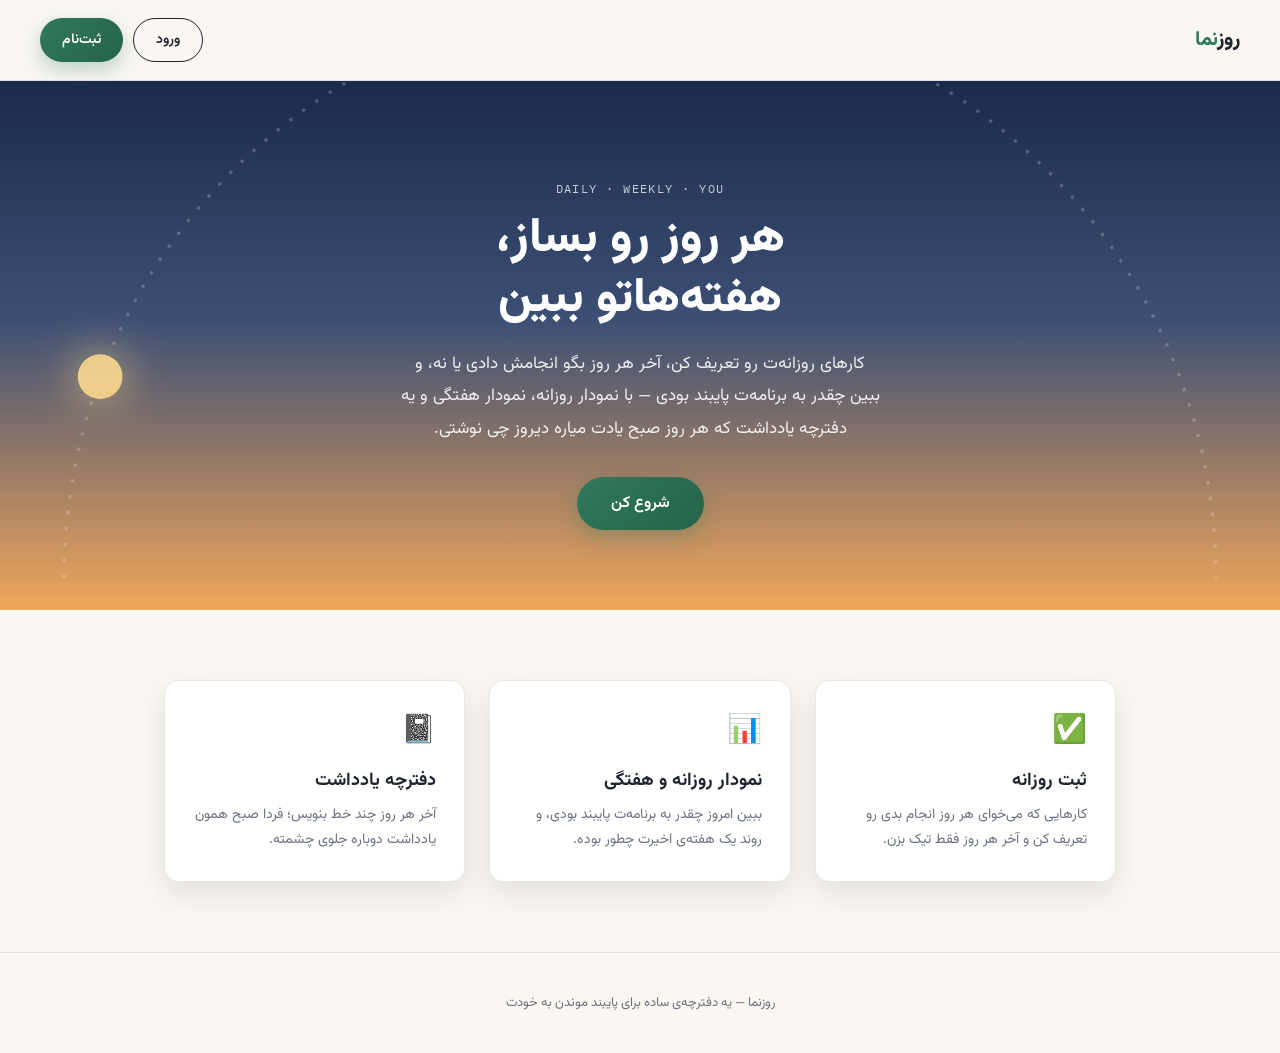
==== index.html @ 3bee9a7a "Rename index (2).html to index.html" ====
<!DOCTYPE html>
<html lang="fa" dir="rtl">
<head>
<meta charset="UTF-8" />
<meta name="viewport" content="width=device-width, initial-scale=1.0" />
<title>روزنما | ثبت کارهای روزانه</title>
<link rel="stylesheet" href="style.css" />
</head>
<body>

<nav class="nav">
  <div class="brand">روز<span>نما</span></div>
  <div class="actions">
    <button class="btn btn-ghost" onclick="openModal('login')">ورود</button>
    <button class="btn btn-primary" onclick="openModal('register')">ثبت‌نام</button>
  </div>
</nav>

<section class="hero">
  <div class="arc-wrap" id="arc-wrap"></div>
  <div class="hero-content">
    <div class="eyebrow">daily · weekly · you</div>
    <h1>هر روز رو بساز،<br />هفته‌هاتو ببین</h1>
    <p>کارهای روزانه‌ت رو تعریف کن، آخر هر روز بگو انجامش دادی یا نه، و ببین چقدر به برنامه‌ت پایبند بودی — با نمودار روزانه، نمودار هفتگی و یه دفترچه یادداشت که هر روز صبح یادت میاره دیروز چی نوشتی.</p>
    <button class="btn btn-primary" onclick="openModal('register')">شروع کن</button>
  </div>
</section>

<section class="features">
  <div class="feature">
    <div class="icon">✅</div>
    <h3>ثبت روزانه</h3>
    <p>کارهایی که می‌خوای هر روز انجام بدی رو تعریف کن و آخر هر روز فقط تیک بزن.</p>
  </div>
  <div class="feature">
    <div class="icon">📊</div>
    <h3>نمودار روزانه و هفتگی</h3>
    <p>ببین امروز چقدر به برنامه‌ت پایبند بودی، و روند یک هفته‌ی اخیرت چطور بوده.</p>
  </div>
  <div class="feature">
    <div class="icon">📓</div>
    <h3>دفترچه یادداشت</h3>
    <p>آخر هر روز چند خط بنویس؛ فردا صبح همون یادداشت دوباره جلوی چشمته.</p>
  </div>
</section>

<footer class="site-footer">روزنما — یه دفترچه‌ی ساده برای پایبند موندن به خودت</footer>

<!-- ===== MODAL ===== -->
<div class="overlay" id="overlay">
  <div class="modal">
    <button class="modal-close" onclick="closeModal()">×</button>
    <div class="tabs">
      <button id="tab-login" onclick="switchTab('login')">ورود</button>
      <button id="tab-register" onclick="switchTab('register')">ثبت‌نام</button>
    </div>

    <div id="form-login">
      <h2>خوش اومدی</h2>
      <div class="field">
        <label>نام کاربری</label>
        <input type="text" id="login-username" autocomplete="username" />
      </div>
      <div class="field">
        <label>رمز عبور</label>
        <input type="password" id="login-password" autocomplete="current-password" />
      </div>
      <div class="error-msg" id="login-error"></div>
      <button class="btn btn-primary btn-block" onclick="handleLogin()">ورود</button>
    </div>

    <div id="form-register" style="display:none">
      <h2>بساز حساب رو</h2>
      <div class="field">
        <label>نام کاربری</label>
        <input type="text" id="register-username" autocomplete="username" />
      </div>
      <div class="field">
        <label>رمز عبور</label>
        <input type="password" id="register-password" autocomplete="new-password" />
      </div>
      <div class="error-msg" id="register-error"></div>
      <button class="btn btn-primary btn-block" onclick="handleRegister()">ثبت‌نام و ورود</button>
    </div>
  </div>
</div>

<script src="config.js"></script>
<script src="api.js"></script>
<script src="landing.js"></script>
</body>
</html>
---- style.css ----
@import url('https://fonts.googleapis.com/css2?family=Vazirmatn:wght@400;500;600;700;800&family=IBM+Plex+Mono:wght@400;500&display=swap');

:root{
  --paper: #faf7f2;
  --paper-2: #ffffff;
  --ink: #1f2430;
  --muted: #6b7280;
  --line: rgba(31,36,48,0.10);
  --forest: #2f7a5c;
  --sunset: #e08a3c;
  --sky-top: #1b2a4a;
  --sky-bottom: #f2a65a;
  --danger: #b3432f;
  --shadow: 0 12px 28px rgba(31,36,48,0.10);
  --radius: 14px;
}
*{ box-sizing: border-box; }
html{ scroll-behavior: smooth; }
body{
  margin:0;
  font-family: 'Vazirmatn', sans-serif;
  background: var(--paper);
  color: var(--ink);
  direction: rtl;
}
.mono{ font-family: 'IBM Plex Mono', monospace; direction: ltr; unicode-bidi: isolate; }
a{ color: inherit; text-decoration:none; }
button{ font-family: inherit; cursor:pointer; }

/* ===== NAV ===== */
.nav{
  display:flex; justify-content:space-between; align-items:center;
  padding: 18px 40px; position: sticky; top:0; z-index: 50;
  background: rgba(250,247,242,0.85); backdrop-filter: blur(10px);
  border-bottom: 1px solid var(--line);
}
.nav .brand{ font-weight: 800; font-size: 20px; }
.nav .brand span{ color: var(--forest); }
.nav .actions{ display:flex; gap: 10px; }

.btn{
  padding: 10px 22px; border-radius: 30px; border: none; font-weight: 600; font-size: 14px;
  transition: transform .2s, box-shadow .2s, background .2s;
}
.btn-ghost{ background: transparent; border: 1.5px solid var(--ink); color: var(--ink); }
.btn-ghost:hover{ background: var(--ink); color: var(--paper); }
.btn-primary{ background: linear-gradient(135deg, var(--forest), #256349); color:#fff; box-shadow: 0 8px 20px rgba(47,122,92,0.3); }
.btn-primary:hover{ transform: translateY(-2px); box-shadow: 0 12px 26px rgba(47,122,92,0.4); }
.btn-danger{ background: transparent; color: var(--danger); border: 1px solid rgba(179,67,47,0.3); }
.btn-danger:hover{ background: rgba(179,67,47,0.08); }
.btn-block{ width:100%; }

/* ===== HERO ===== */
.hero{
  position: relative; overflow:hidden; text-align:center;
  padding: 100px 24px 80px; background: linear-gradient(180deg, var(--sky-top) 0%, #3c4f74 45%, var(--sky-bottom) 100%);
  color: #fff;
}
.hero .arc-wrap{ position:absolute; inset:0; opacity: 0.9; pointer-events:none; }
.hero-content{ position:relative; max-width: 640px; margin: 0 auto; }
.hero .eyebrow{ font-family:'IBM Plex Mono', monospace; direction:ltr; unicode-bidi:isolate; letter-spacing: .12em; font-size: 12px; opacity:.75; text-transform:uppercase; margin-bottom: 14px; }
.hero h1{ font-size: 48px; font-weight: 800; line-height: 1.25; margin: 0 0 18px; }
.hero p{ font-size: 17px; opacity: .9; max-width: 480px; margin: 0 auto 32px; line-height: 1.9; }
.hero .btn-primary{ font-size: 16px; padding: 14px 34px; }

/* ===== FEATURES ===== */
.features{ max-width: 1000px; margin: 0 auto; padding: 70px 24px; display:grid; grid-template-columns: repeat(auto-fit, minmax(240px,1fr)); gap: 24px; }
.feature{ background: var(--paper-2); border:1px solid var(--line); border-radius: var(--radius); padding: 28px; box-shadow: var(--shadow); }
.feature .icon{ font-size: 28px; margin-bottom: 14px; }
.feature h3{ margin: 0 0 8px; font-size: 18px; }
.feature p{ margin:0; color: var(--muted); font-size: 14px; line-height: 1.8; }

footer.site-footer{ text-align:center; padding: 40px 20px; color: var(--muted); font-size: 13px; border-top: 1px solid var(--line); }

/* ===== MODAL ===== */
.overlay{
  position: fixed; inset:0; background: rgba(20,22,30,0.55); display:none;
  align-items:center; justify-content:center; z-index: 200; padding: 20px;
}
.overlay.open{ display:flex; }
.modal{
  background: var(--paper-2); border-radius: 18px; padding: 32px; width: 100%; max-width: 380px;
  box-shadow: 0 30px 60px rgba(0,0,0,0.3);
}
.modal h2{ margin: 0 0 18px; font-size: 22px; }
.tabs{ display:flex; gap: 6px; margin-bottom: 22px; background: var(--paper); border-radius: 30px; padding: 4px; }
.tabs button{ flex:1; padding: 8px; border:none; background: transparent; border-radius: 26px; font-weight:600; font-size:13px; color: var(--muted); }
.tabs button.active{ background: var(--ink); color: var(--paper); }
.field{ margin-bottom: 16px; text-align: right; }
.field label{ display:block; font-size: 13px; color: var(--muted); margin-bottom: 6px; }
.field input{
  width:100%; padding: 12px 14px; border-radius: 10px; border: 1px solid var(--line);
  font-family: inherit; font-size: 15px; background: var(--paper);
}
.field input:focus{ outline: 2px solid var(--forest); outline-offset: 1px; }
.error-msg{ color: var(--danger); font-size: 13px; margin: -6px 0 14px; min-height: 16px; }
.modal-close{ float:left; background:none; border:none; font-size:20px; color: var(--muted); }

/* ===== DASHBOARD ===== */
.dash-wrap{ max-width: 980px; margin: 0 auto; padding: 32px 24px 80px; }
.dash-header{ display:flex; justify-content:space-between; align-items:center; margin-bottom: 32px; flex-wrap: wrap; gap: 12px; }
.dash-header h1{ font-size: 26px; margin:0; }
.dash-header .welcome{ color: var(--muted); font-size: 14px; }

.card{ background: var(--paper-2); border:1px solid var(--line); border-radius: var(--radius); padding: 24px; box-shadow: var(--shadow); margin-bottom: 24px; }
.card h2{ font-size: 17px; margin: 0 0 18px; display:flex; align-items:center; gap: 8px; }

.task-row{ display:flex; align-items:center; gap: 12px; padding: 12px 0; border-bottom: 1px solid var(--line); }
.task-row:last-child{ border-bottom:none; }
.task-check{
  width: 26px; height: 26px; border-radius: 8px; border: 2px solid var(--line);
  display:flex; align-items:center; justify-content:center; flex-shrink:0; background: var(--paper);
  transition: all .2s;
}
.task-check.done{ background: var(--forest); border-color: var(--forest); color:#fff; }
.task-name{ flex:1; font-size: 15px; }
.task-target{ font-size: 12px; color: var(--muted); }
.task-del{ background:none; border:none; color: var(--muted); font-size: 18px; }
.task-del:hover{ color: var(--danger); }

.add-task-row{ display:flex; gap: 10px; margin-top: 16px; }
.add-task-row input{ flex:1; padding: 10px 14px; border-radius: 10px; border: 1px solid var(--line); font-family:inherit; background: var(--paper); }
.add-task-row input.target{ flex: 0 0 120px; }

.charts-grid{ display:grid; grid-template-columns: 1fr 1fr; gap: 24px; }
@media (max-width: 720px){ .charts-grid{ grid-template-columns: 1fr; } }
.chart-box{ position: relative; height: 220px; }

.week-ring-wrap{ display:flex; align-items:center; gap: 20px; margin-top: 18px; flex-wrap:wrap; }
.ring-legend{ font-size: 13px; color: var(--muted); display:flex; flex-direction:column; gap:6px; }
.ring-legend .dot{ display:inline-block; width:10px; height:10px; border-radius:50%; margin-left:6px; }

.note-box{ background: var(--paper); border: 1px dashed var(--line); border-radius: 10px; padding: 16px; margin-bottom: 16px; font-size: 14px; line-height: 1.9; }
.note-box .label{ font-family:'IBM Plex Mono', monospace; direction:ltr; unicode-bidi:isolate; font-size:11px; color: var(--sunset); text-transform:uppercase; letter-spacing:.08em; margin-bottom:8px; display:block; }
textarea.journal{
  width:100%; min-height: 110px; padding: 14px; border-radius: 10px; border: 1px solid var(--line);
  font-family: inherit; font-size: 14px; background: var(--paper); resize: vertical;
}
.save-row{ display:flex; justify-content:flex-end; margin-top: 12px; }

.empty-hint{ color: var(--muted); font-size: 14px; text-align:center; padding: 20px 0; }
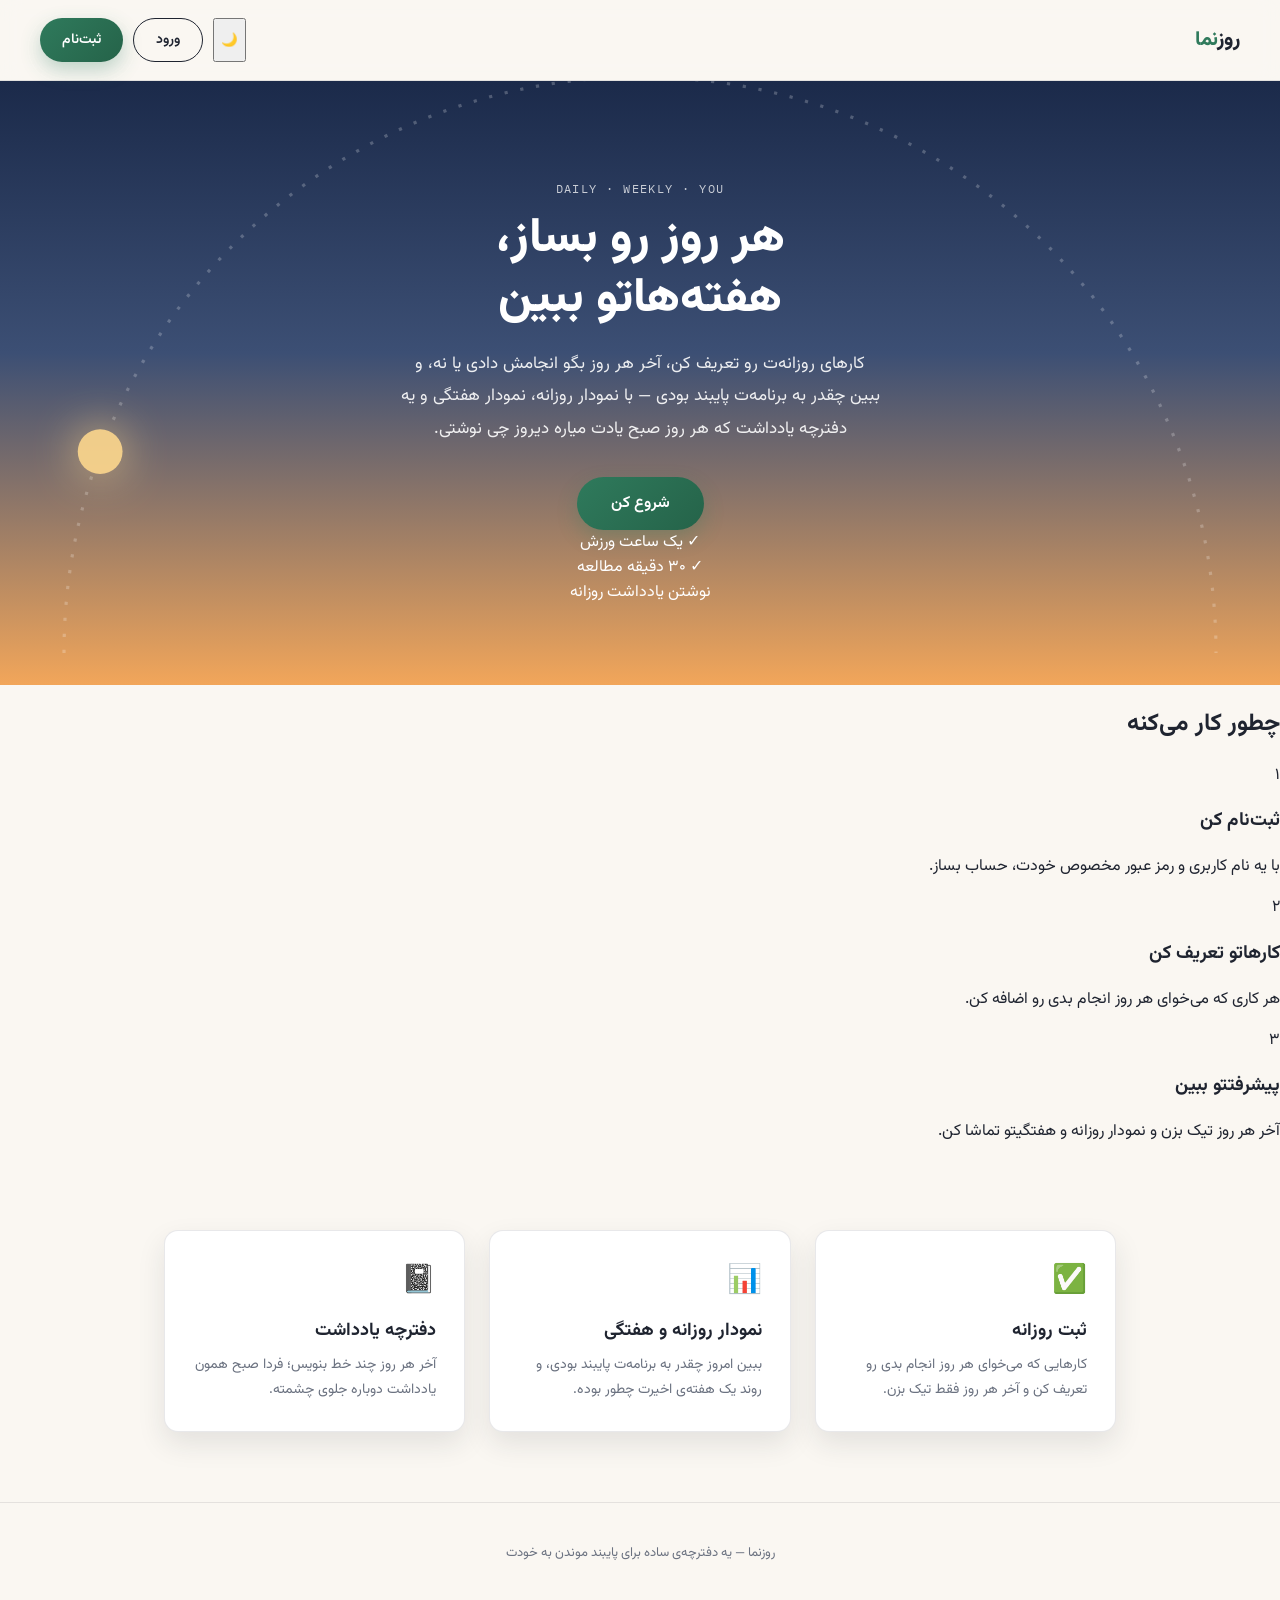
==== commit 39895c2a: "Update index.html" ====
--- a/index.html
+++ b/index.html
@@ -11,6 +11,7 @@
 <nav class="nav">
   <div class="brand">روز<span>نما</span></div>
   <div class="actions">
+    <button class="theme-toggle" id="theme-toggle" onclick="toggleTheme()" aria-label="تغییر حالت روشن/تاریک">🌙</button>
     <button class="btn btn-ghost" onclick="openModal('login')">ورود</button>
     <button class="btn btn-primary" onclick="openModal('register')">ثبت‌نام</button>
   </div>
@@ -23,10 +24,41 @@
     <h1>هر روز رو بساز،<br />هفته‌هاتو ببین</h1>
     <p>کارهای روزانه‌ت رو تعریف کن، آخر هر روز بگو انجامش دادی یا نه، و ببین چقدر به برنامه‌ت پایبند بودی — با نمودار روزانه، نمودار هفتگی و یه دفترچه یادداشت که هر روز صبح یادت میاره دیروز چی نوشتی.</p>
     <button class="btn btn-primary" onclick="openModal('register')">شروع کن</button>
+
+    <div class="hero-preview">
+      <div class="mock-row"><span class="mock-check on">✓</span> یک ساعت ورزش</div>
+      <div class="mock-row"><span class="mock-check on">✓</span> ۳۰ دقیقه مطالعه</div>
+      <div class="mock-row"><span class="mock-check off"></span> نوشتن یادداشت روزانه</div>
+      <div class="mock-bars">
+        <span style="height:40%"></span><span style="height:70%"></span><span style="height:55%"></span>
+        <span style="height:90%"></span><span style="height:30%"></span><span style="height:65%"></span><span style="height:80%"></span>
+      </div>
+    </div>
   </div>
 </section>
 
-<section class="features">
+<section class="steps reveal">
+  <h2>چطور کار می‌کنه</h2>
+  <div class="steps-grid">
+    <div class="step">
+      <div class="num">۱</div>
+      <h3>ثبت‌نام کن</h3>
+      <p>با یه نام کاربری و رمز عبور مخصوص خودت، حساب بساز.</p>
+    </div>
+    <div class="step">
+      <div class="num">۲</div>
+      <h3>کارهاتو تعریف کن</h3>
+      <p>هر کاری که می‌خوای هر روز انجام بدی رو اضافه کن.</p>
+    </div>
+    <div class="step">
+      <div class="num">۳</div>
+      <h3>پیشرفتتو ببین</h3>
+      <p>آخر هر روز تیک بزن و نمودار روزانه و هفتگیتو تماشا کن.</p>
+    </div>
+  </div>
+</section>
+
+<section class="features reveal">
   <div class="feature">
     <div class="icon">✅</div>
     <h3>ثبت روزانه</h3>
@@ -66,7 +98,7 @@
         <input type="password" id="login-password" autocomplete="current-password" />
       </div>
       <div class="error-msg" id="login-error"></div>
-      <button class="btn btn-primary btn-block" onclick="handleLogin()">ورود</button>
+      <button class="btn btn-primary btn-block" onclick="handleLogin(this)">ورود</button>
     </div>
 
     <div id="form-register" style="display:none">
@@ -80,7 +112,7 @@
         <input type="password" id="register-password" autocomplete="new-password" />
       </div>
       <div class="error-msg" id="register-error"></div>
-      <button class="btn btn-primary btn-block" onclick="handleRegister()">ثبت‌نام و ورود</button>
+      <button class="btn btn-primary btn-block" onclick="handleRegister(this)">ثبت‌نام و ورود</button>
     </div>
   </div>
 </div>
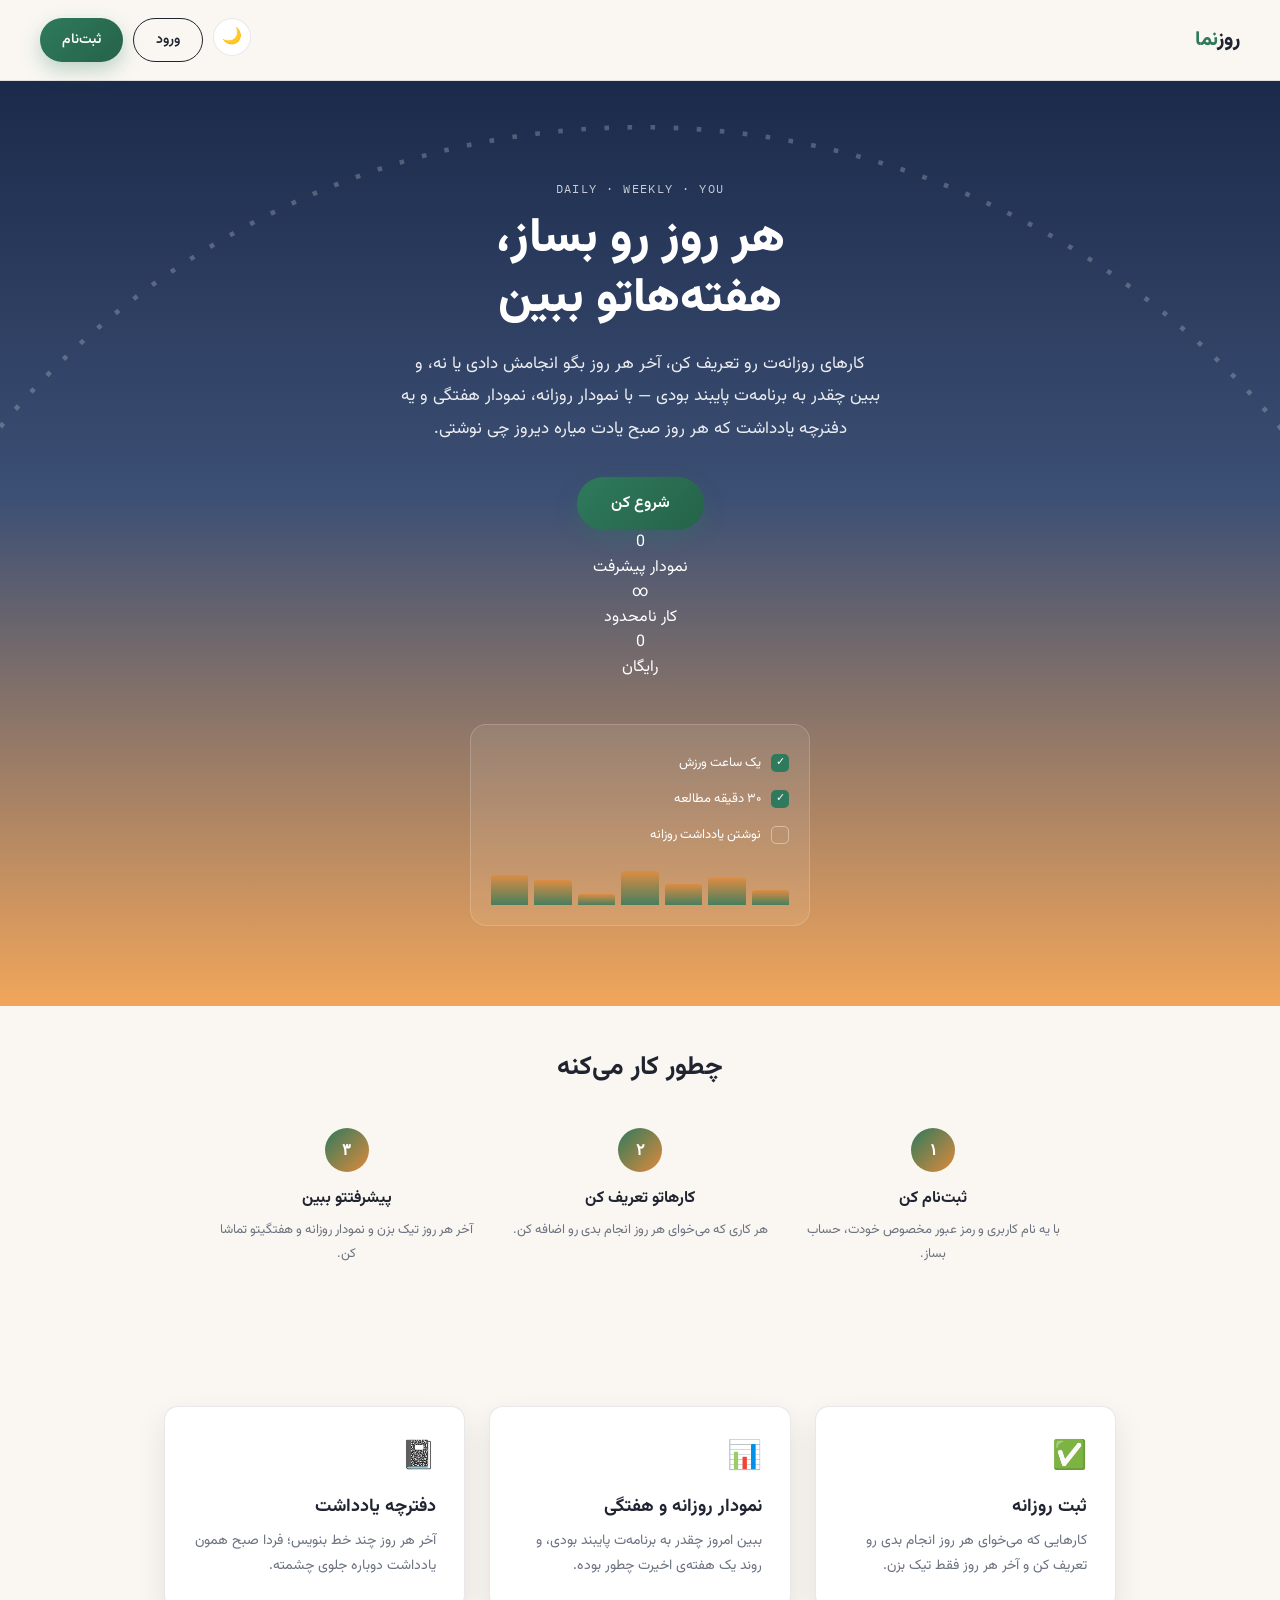
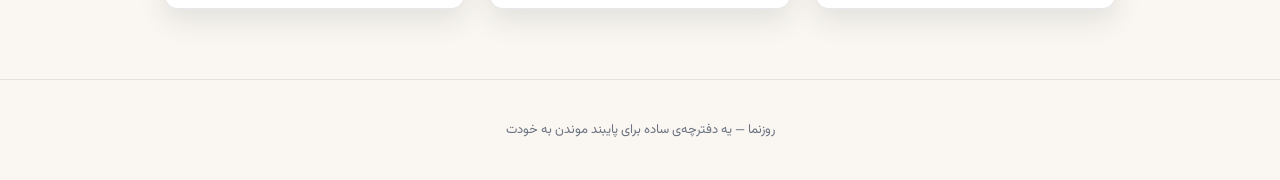
==== commit b85cd595: "Update index.html" ====
--- a/index.html
+++ b/index.html
@@ -4,6 +4,7 @@
 <meta charset="UTF-8" />
 <meta name="viewport" content="width=device-width, initial-scale=1.0" />
 <title>روزنما | ثبت کارهای روزانه</title>
+<link rel="icon" type="image/svg+xml" href="favicon.svg" />
 <link rel="stylesheet" href="style.css" />
 </head>
 <body>
@@ -19,11 +20,18 @@
 
 <section class="hero">
   <div class="arc-wrap" id="arc-wrap"></div>
+  <div class="particles" id="particles"></div>
   <div class="hero-content">
     <div class="eyebrow">daily · weekly · you</div>
     <h1>هر روز رو بساز،<br />هفته‌هاتو ببین</h1>
     <p>کارهای روزانه‌ت رو تعریف کن، آخر هر روز بگو انجامش دادی یا نه، و ببین چقدر به برنامه‌ت پایبند بودی — با نمودار روزانه، نمودار هفتگی و یه دفترچه یادداشت که هر روز صبح یادت میاره دیروز چی نوشتی.</p>
     <button class="btn btn-primary" onclick="openModal('register')">شروع کن</button>
+
+    <div class="stats">
+      <div class="stat"><div class="num" data-count="4">0</div><div class="label">نمودار پیشرفت</div></div>
+      <div class="stat"><div class="num">∞</div><div class="label">کار نامحدود</div></div>
+      <div class="stat"><div class="num" data-count="100" data-suffix="%">0</div><div class="label">رایگان</div></div>
+    </div>
 
     <div class="hero-preview">
       <div class="mock-row"><span class="mock-check on">✓</span> یک ساعت ورزش</div>
--- a/style.css
+++ b/style.css
@@ -14,6 +14,14 @@
   --shadow: 0 12px 28px rgba(31,36,48,0.10);
   --radius: 14px;
 }
+[data-theme="dark"]{
+  --paper: #14171f;
+  --paper-2: #1c202b;
+  --ink: #e9ebf1;
+  --muted: #9aa1b2;
+  --line: rgba(255,255,255,0.08);
+  --shadow: 0 12px 28px rgba(0,0,0,0.45);
+}
 *{ box-sizing: border-box; }
 html{ scroll-behavior: smooth; }
 body{
@@ -22,7 +30,28 @@
   background: var(--paper);
   color: var(--ink);
   direction: rtl;
-}
+  transition: background .3s, color .3s;
+}
+.theme-toggle{
+  width: 38px; height: 38px; border-radius: 50%; border: 1px solid var(--line);
+  background: var(--paper-2); font-size: 16px; display:flex; align-items:center; justify-content:center;
+  transition: transform .3s, background .3s;
+}
+.theme-toggle:hover{ transform: rotate(20deg) scale(1.08); }
+
+/* ===== LOADING SPINNER ===== */
+.spinner{
+  display:inline-block; width:13px; height:13px; margin-left:8px; vertical-align:middle;
+  border: 2px solid rgba(255,255,255,0.45); border-top-color:#fff; border-radius:50%;
+  animation: spin .6s linear infinite;
+}
+.btn-ghost .spinner, .btn-danger .spinner{ border-color: rgba(31,36,48,0.3); border-top-color: var(--ink); }
+@keyframes spin{ to{ transform: rotate(360deg); } }
+button.is-loading{ cursor: wait; opacity: .85; }
+
+/* ===== SCROLL REVEAL ===== */
+.reveal{ opacity:0; transform: translateY(24px); transition: opacity .7s ease, transform .7s ease; }
+.reveal.show{ opacity:1; transform: translateY(0); }
 .mono{ font-family: 'IBM Plex Mono', monospace; direction: ltr; unicode-bidi: isolate; }
 a{ color: inherit; text-decoration:none; }
 button{ font-family: inherit; cursor:pointer; }
@@ -71,6 +100,44 @@
 .feature p{ margin:0; color: var(--muted); font-size: 14px; line-height: 1.8; }
 
 footer.site-footer{ text-align:center; padding: 40px 20px; color: var(--muted); font-size: 13px; border-top: 1px solid var(--line); }
+
+/* ===== HERO PREVIEW MOCKUP ===== */
+.hero-preview{
+  max-width: 340px; margin: 44px auto 0; background: rgba(255,255,255,0.08);
+  border: 1px solid rgba(255,255,255,0.18); border-radius: 16px; padding: 20px;
+  backdrop-filter: blur(6px); text-align: right; animation: floaty 4.5s ease-in-out infinite;
+}
+@keyframes floaty{ 0%,100%{ transform: translateY(0);} 50%{ transform: translateY(-8px);} }
+.hero-preview .mock-row{ display:flex; align-items:center; gap:10px; padding: 8px 0; font-size: 13px; color:#fff; }
+.hero-preview .mock-check{ width:18px; height:18px; border-radius:5px; flex-shrink:0; display:flex; align-items:center; justify-content:center; font-size:11px; }
+.hero-preview .mock-check.on{ background:#2f7a5c; }
+.hero-preview .mock-check.off{ border:1.5px solid rgba(255,255,255,0.4); }
+.hero-preview .mock-bars{ display:flex; align-items:flex-end; gap:6px; height:38px; margin-top:14px; }
+.hero-preview .mock-bars span{ flex:1; background: linear-gradient(180deg, #e08a3c, #2f7a5c); border-radius:3px 3px 0 0; opacity: .85; }
+
+/* ===== HOW IT WORKS ===== */
+.steps{ max-width: 900px; margin: 0 auto; padding: 20px 24px 70px; }
+.steps h2{ text-align:center; font-size: 26px; margin-bottom: 40px; }
+.steps-grid{ display:grid; grid-template-columns: repeat(auto-fit, minmax(220px,1fr)); gap: 28px; }
+.step{ text-align:center; }
+.step .num{
+  width:44px; height:44px; border-radius:50%; margin:0 auto 14px; display:flex; align-items:center; justify-content:center;
+  font-family:'IBM Plex Mono', monospace; font-weight:600; background: linear-gradient(135deg, var(--forest), var(--sunset)); color:#fff;
+}
+.step h3{ font-size:16px; margin:0 0 8px; }
+.step p{ font-size:13px; color:var(--muted); margin:0; line-height:1.8; }
+
+/* ===== PROGRESS BAR (dashboard) ===== */
+.progress-wrap{ margin-bottom: 20px; }
+.progress-label{ display:flex; justify-content:space-between; font-size:13px; color:var(--muted); margin-bottom:8px; }
+.progress-track{ height:10px; border-radius:20px; background: var(--line); overflow:hidden; }
+.progress-fill{ height:100%; border-radius:20px; background: linear-gradient(90deg, var(--sunset), var(--forest)); transition: width .5s ease; }
+
+/* ===== CHECKMARK POP ===== */
+.task-check.pop{ animation: checkPop .35s ease; }
+@keyframes checkPop{ 0%{ transform: scale(1);} 40%{ transform: scale(1.25);} 100%{ transform: scale(1);} }
+
+.empty-hint .icon{ font-size: 28px; display:block; margin-bottom:10px; }
 
 /* ===== MODAL ===== */
 .overlay{
@@ -101,6 +168,7 @@
 .dash-header{ display:flex; justify-content:space-between; align-items:center; margin-bottom: 32px; flex-wrap: wrap; gap: 12px; }
 .dash-header h1{ font-size: 26px; margin:0; }
 .dash-header .welcome{ color: var(--muted); font-size: 14px; }
+.dash-header .actions{ display:flex; align-items:center; gap: 10px; }
 
 .card{ background: var(--paper-2); border:1px solid var(--line); border-radius: var(--radius); padding: 24px; box-shadow: var(--shadow); margin-bottom: 24px; }
 .card h2{ font-size: 17px; margin: 0 0 18px; display:flex; align-items:center; gap: 8px; }
@@ -125,6 +193,12 @@
 .charts-grid{ display:grid; grid-template-columns: 1fr 1fr; gap: 24px; }
 @media (max-width: 720px){ .charts-grid{ grid-template-columns: 1fr; } }
 .chart-box{ position: relative; height: 220px; }
+.chart-head{ display:flex; justify-content:space-between; align-items:center; margin-bottom: 18px; flex-wrap: wrap; gap: 8px; }
+.chart-head h2{ margin:0; }
+.picker{
+  border: 1px solid var(--line); border-radius: 8px; padding: 6px 10px; font-size: 13px;
+  background: var(--paper); color: var(--ink);
+}
 
 .week-ring-wrap{ display:flex; align-items:center; gap: 20px; margin-top: 18px; flex-wrap:wrap; }
 .ring-legend{ font-size: 13px; color: var(--muted); display:flex; flex-direction:column; gap:6px; }
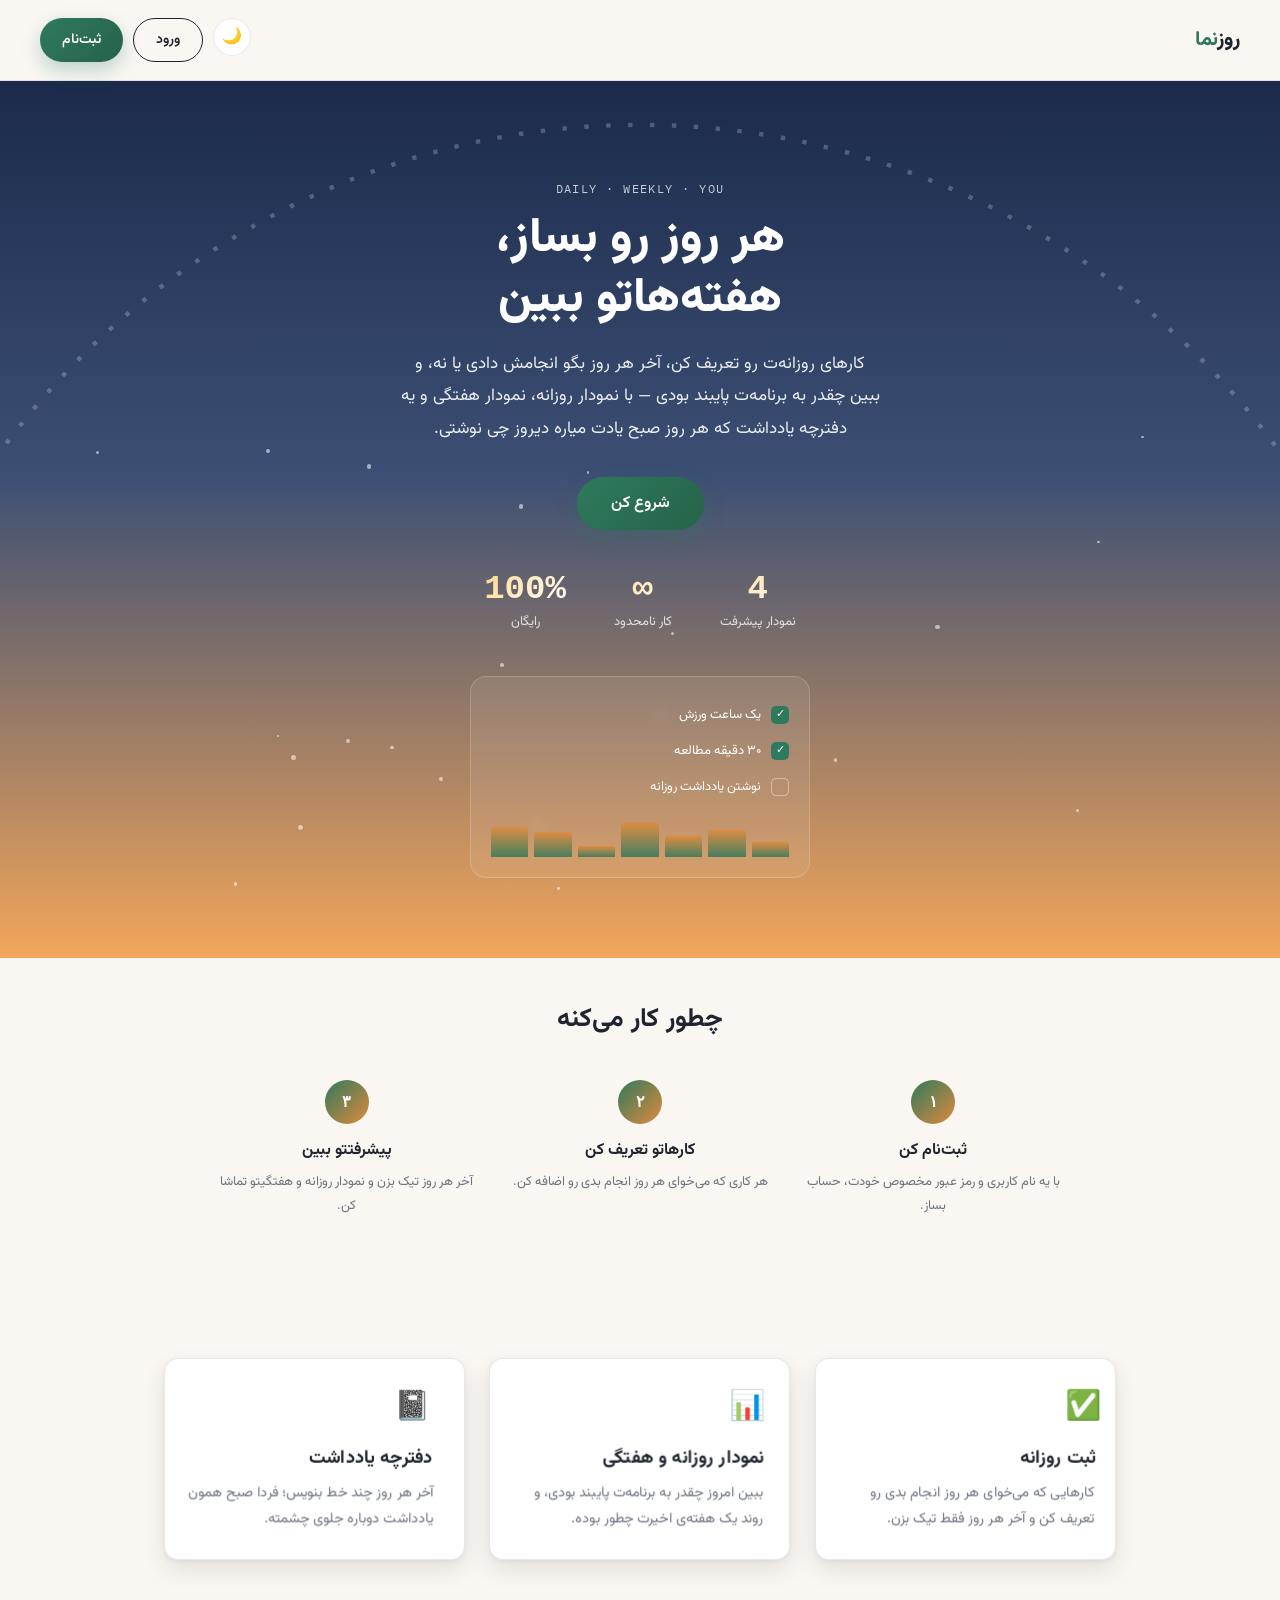
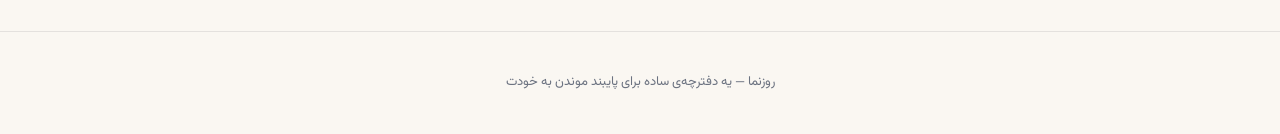
==== commit 6086f7e0: "Update index.html" ====
--- a/index.html
+++ b/index.html
@@ -105,6 +105,9 @@
         <label>رمز عبور</label>
         <input type="password" id="login-password" autocomplete="current-password" />
       </div>
+      <div class="forgot-link">
+        <a href="#" onclick="closeModal(); openSupportModal(); return false;">رمز رو فراموش کردم؟</a>
+      </div>
       <div class="error-msg" id="login-error"></div>
       <button class="btn btn-primary btn-block" onclick="handleLogin(this)">ورود</button>
     </div>
@@ -125,8 +128,40 @@
   </div>
 </div>
 
+<!-- ===== پشتیبانی / بازیابی رمز ===== -->
+<div class="overlay" id="support-overlay">
+  <div class="modal support-modal">
+    <button class="modal-close" onclick="closeSupportModal()">×</button>
+    <h2>🔑 بازیابی رمز عبور</h2>
+
+    <div id="support-intro">
+      <p class="support-hint">شماره تماست رو بذار و بگو مشکلت چیه (مثلاً: رمز حساب با نام کاربری «...» یادم رفته). در اسرع وقت جواب می‌دیم.</p>
+      <div class="field">
+        <label>شماره تماس</label>
+        <input type="tel" id="support-phone" placeholder="09xxxxxxxxx" />
+      </div>
+      <div class="field">
+        <label>پیامت</label>
+        <textarea id="support-first-message" class="support-textarea" rows="3" placeholder="مشکلت رو بنویس..."></textarea>
+      </div>
+      <div class="error-msg" id="support-error"></div>
+      <button class="btn btn-primary btn-block" onclick="startSupportChat(this)">ارسال درخواست</button>
+    </div>
+
+    <div id="support-chat" style="display:none">
+      <div class="chat-thread" id="chat-thread"></div>
+      <div class="chat-input-row">
+        <input type="text" id="chat-input" placeholder="پیام جدید..." />
+        <button class="btn btn-primary" onclick="sendChatMessage(this)">ارسال</button>
+      </div>
+      <button class="chat-reset" onclick="resetSupportPhone()">این شماره من نیست</button>
+    </div>
+  </div>
+</div>
+
 <script src="config.js"></script>
 <script src="api.js"></script>
 <script src="landing.js"></script>
+<script src="support.js"></script>
 </body>
 </html>
--- a/style.css
+++ b/style.css
@@ -12,6 +12,9 @@
   --sky-bottom: #f2a65a;
   --danger: #b3432f;
   --shadow: 0 12px 28px rgba(31,36,48,0.10);
+  --shadow-sm: 0 2px 6px rgba(31,36,48,0.06);
+  --shadow-md: 0 10px 24px rgba(31,36,48,0.10), 0 2px 6px rgba(31,36,48,0.06);
+  --shadow-lg: 0 24px 48px rgba(31,36,48,0.16), 0 6px 16px rgba(31,36,48,0.08);
   --radius: 14px;
 }
 [data-theme="dark"]{
@@ -21,6 +24,9 @@
   --muted: #9aa1b2;
   --line: rgba(255,255,255,0.08);
   --shadow: 0 12px 28px rgba(0,0,0,0.45);
+  --shadow-sm: 0 2px 6px rgba(0,0,0,0.3);
+  --shadow-md: 0 10px 24px rgba(0,0,0,0.4), 0 2px 6px rgba(0,0,0,0.3);
+  --shadow-lg: 0 24px 48px rgba(0,0,0,0.55), 0 6px 16px rgba(0,0,0,0.35);
 }
 *{ box-sizing: border-box; }
 html{ scroll-behavior: smooth; }
@@ -93,11 +99,37 @@
 .hero .btn-primary{ font-size: 16px; padding: 14px 34px; }
 
 /* ===== FEATURES ===== */
-.features{ max-width: 1000px; margin: 0 auto; padding: 70px 24px; display:grid; grid-template-columns: repeat(auto-fit, minmax(240px,1fr)); gap: 24px; }
-.feature{ background: var(--paper-2); border:1px solid var(--line); border-radius: var(--radius); padding: 28px; box-shadow: var(--shadow); }
-.feature .icon{ font-size: 28px; margin-bottom: 14px; }
-.feature h3{ margin: 0 0 8px; font-size: 18px; }
-.feature p{ margin:0; color: var(--muted); font-size: 14px; line-height: 1.8; }
+.features{ max-width: 1000px; margin: 0 auto; padding: 70px 24px; display:grid; grid-template-columns: repeat(auto-fit, minmax(240px,1fr)); gap: 24px; perspective: 1000px; }
+.feature{
+  background: var(--paper-2); border:1px solid var(--line); border-radius: var(--radius); padding: 28px;
+  box-shadow: var(--shadow-md); transition: box-shadow .25s ease, transform .15s ease-out; transform-style: preserve-3d; will-change: transform;
+}
+.feature:hover{ box-shadow: var(--shadow-lg); }
+.feature .icon{ font-size: 28px; margin-bottom: 14px; transform: translateZ(30px); }
+.feature h3{ margin: 0 0 8px; font-size: 18px; transform: translateZ(20px); }
+.feature p{ margin:0; color: var(--muted); font-size: 14px; line-height: 1.8; transform: translateZ(15px); }
+
+/* ===== PARTICLES (hero) ===== */
+.particles{ position:absolute; inset:0; overflow:hidden; pointer-events:none; }
+.particle{
+  position:absolute; border-radius:50%; background: rgba(255,255,255,0.55);
+  animation: drift linear infinite;
+}
+@keyframes drift{
+  0%{ transform: translateY(0) translateX(0); opacity:0; }
+  10%{ opacity: 1; }
+  90%{ opacity: 1; }
+  100%{ transform: translateY(-140px) translateX(20px); opacity:0; }
+}
+
+/* ===== STATS ===== */
+.stats{ display:flex; justify-content:center; gap: 48px; margin-top: 40px; flex-wrap: wrap; }
+.stat{ text-align:center; }
+.stat .num{ font-family:'IBM Plex Mono', monospace; direction:ltr; unicode-bidi:isolate; font-size: 34px; font-weight: 700; background: linear-gradient(135deg, #ffd98e, #ffffff); -webkit-background-clip:text; -webkit-text-fill-color: transparent; }
+.stat .label{ font-size: 13px; opacity: .8; margin-top: 4px; }
+
+/* ===== STAGGERED REVEAL ===== */
+.steps-grid .step, .features .feature{ transition-delay: calc(var(--i, 0) * 0.09s); }
 
 footer.site-footer{ text-align:center; padding: 40px 20px; color: var(--muted); font-size: 13px; border-top: 1px solid var(--line); }
 
@@ -213,3 +245,102 @@
 .save-row{ display:flex; justify-content:flex-end; margin-top: 12px; }
 
 .empty-hint{ color: var(--muted); font-size: 14px; text-align:center; padding: 20px 0; }
+
+/* ===== WELCOME HERO (yesterday recap + reminder) ===== */
+.welcome-hero{
+  position: relative; overflow:hidden; border-radius: 22px; margin-bottom: 28px;
+  background: linear-gradient(135deg, rgba(47,122,92,0.12), rgba(224,138,60,0.12));
+  border: 1px solid var(--line); box-shadow: var(--shadow-lg);
+}
+.welcome-hero-glow{
+  position:absolute; width: 320px; height: 320px; border-radius: 50%;
+  background: radial-gradient(circle, rgba(224,138,60,0.32), transparent 70%);
+  top: -130px; right: -90px; pointer-events:none;
+  animation: floatGlow 11s ease-in-out infinite;
+}
+@keyframes floatGlow{ 0%,100%{ transform: translate(0,0); } 50%{ transform: translate(-24px, 26px); } }
+.welcome-hero-inner{ position:relative; padding: 30px; }
+.greeting{ font-size: 21px; margin: 0 0 20px; }
+.hero-grid{ display:grid; grid-template-columns: 1fr 1fr; gap: 18px; }
+@media (max-width: 720px){ .hero-grid{ grid-template-columns: 1fr; } }
+.hero-panel{ background: var(--paper-2); border:1px solid var(--line); border-radius: 14px; padding: 18px 20px; }
+.panel-label{ font-family:'IBM Plex Mono', monospace; direction:ltr; unicode-bidi:isolate; font-size: 11px; text-transform:uppercase; letter-spacing:.08em; color: var(--muted); margin-bottom: 12px; }
+.yesterday-tasks{ display:flex; flex-direction:column; gap:10px; }
+.y-task-row{ display:flex; align-items:center; gap:10px; font-size:14px; }
+.y-task-row .mark{ width:20px; height:20px; border-radius:6px; display:flex; align-items:center; justify-content:center; font-size:12px; flex-shrink:0; }
+.y-task-row .mark.done{ background: var(--forest); color:#fff; }
+.y-task-row .mark.missed{ background: rgba(179,67,47,0.15); color: var(--danger); }
+.reminder-text{ font-size: 14px; line-height:1.9; margin: 0 0 16px; color: var(--ink); }
+.reminder-actions{ display:flex; gap: 10px; flex-wrap:wrap; }
+.reminder-actions .btn{ font-size: 13px; padding: 10px 18px; }
+.reminder-result{ font-size:13px; color: var(--muted); }
+
+/* ===== WIGGLE HOVER (icons) ===== */
+.wiggle-hover{ display:inline-block; transition: transform .2s ease; }
+.wiggle-hover:hover{ animation: wiggle .45s ease; }
+@keyframes wiggle{
+  0%,100%{ transform: rotate(0deg) scale(1); }
+  25%{ transform: rotate(-10deg) scale(1.18); }
+  75%{ transform: rotate(10deg) scale(1.18); }
+}
+
+/* ===== MOBILE: header reorder + lighter effects ===== */
+@media (max-width: 600px){
+  .dash-header{ flex-direction: column; align-items: stretch; }
+  .dash-header > div:first-child{ order: 1; }
+  .dash-header .actions{ order: 2; justify-content: space-between; }
+  .welcome-hero-inner{ padding: 22px; }
+  .welcome-hero-glow{ display:none; }
+}
+
+/* ===== ACCESSIBILITY / PERFORMANCE: respect reduced motion ===== */
+@media (prefers-reduced-motion: reduce){
+  *, *::before, *::after{
+    animation-duration: 0.001ms !important;
+    animation-iteration-count: 1 !important;
+    transition-duration: 0.001ms !important;
+    scroll-behavior: auto !important;
+  }
+}
+
+/* ===== LOADING SCREEN (dashboard) ===== */
+#loading-screen{
+  position: fixed; inset:0; background: var(--paper); z-index: 500;
+  display:flex; flex-direction:column; align-items:center; justify-content:center; gap: 16px;
+  transition: opacity .4s ease, visibility .4s ease;
+}
+#loading-screen.hide{ opacity:0; visibility: hidden; }
+#loading-screen .logo-pulse{
+  width: 56px; height: 56px; border-radius: 16px;
+  background: linear-gradient(135deg, var(--forest), var(--sunset));
+  animation: pulseLogo 1.1s ease-in-out infinite;
+}
+@keyframes pulseLogo{ 0%,100%{ transform: scale(1); opacity:1; } 50%{ transform: scale(0.85); opacity:.7; } }
+#loading-screen .logo-text{ font-weight: 700; color: var(--muted); font-size: 14px; }
+.dash-wrap{ opacity: 0; transition: opacity .5s ease; }
+.dash-wrap.ready{ opacity: 1; }
+
+/* ===== TOASTS ===== */
+#toast-stack{ position: fixed; bottom: 24px; left: 50%; transform: translateX(-50%); z-index: 600; display:flex; flex-direction:column; gap: 10px; align-items:center; }
+.toast{
+  background: var(--ink); color: var(--paper); padding: 12px 22px; border-radius: 30px; font-size: 13px;
+  box-shadow: var(--shadow-lg); opacity:0; transform: translateY(12px); transition: opacity .3s ease, transform .3s ease;
+  white-space: nowrap;
+}
+.toast.show{ opacity:1; transform: translateY(0); }
+.toast.error{ background: var(--danger); color: #fff; }
+.toast.success{ background: var(--forest); color: #fff; }
+
+/* ===== RADIAL RING (header) ===== */
+.today-ring-wrap{ display:flex; align-items:center; gap:10px; }
+.today-ring-wrap .ring-num{ font-family:'IBM Plex Mono', monospace; direction:ltr; unicode-bidi:isolate; font-size: 13px; color: var(--muted); }
+
+/* ===== CONFETTI ===== */
+.confetti-piece{
+  position: fixed; top: -10px; width: 8px; height: 14px; z-index: 700; pointer-events:none;
+  animation: confettiFall 2.6s ease-in forwards;
+}
+@keyframes confettiFall{
+  0%{ transform: translateY(0) rotate(0deg); opacity: 1; }
+  100%{ transform: translateY(100vh) rotate(600deg); opacity: 0; }
+}
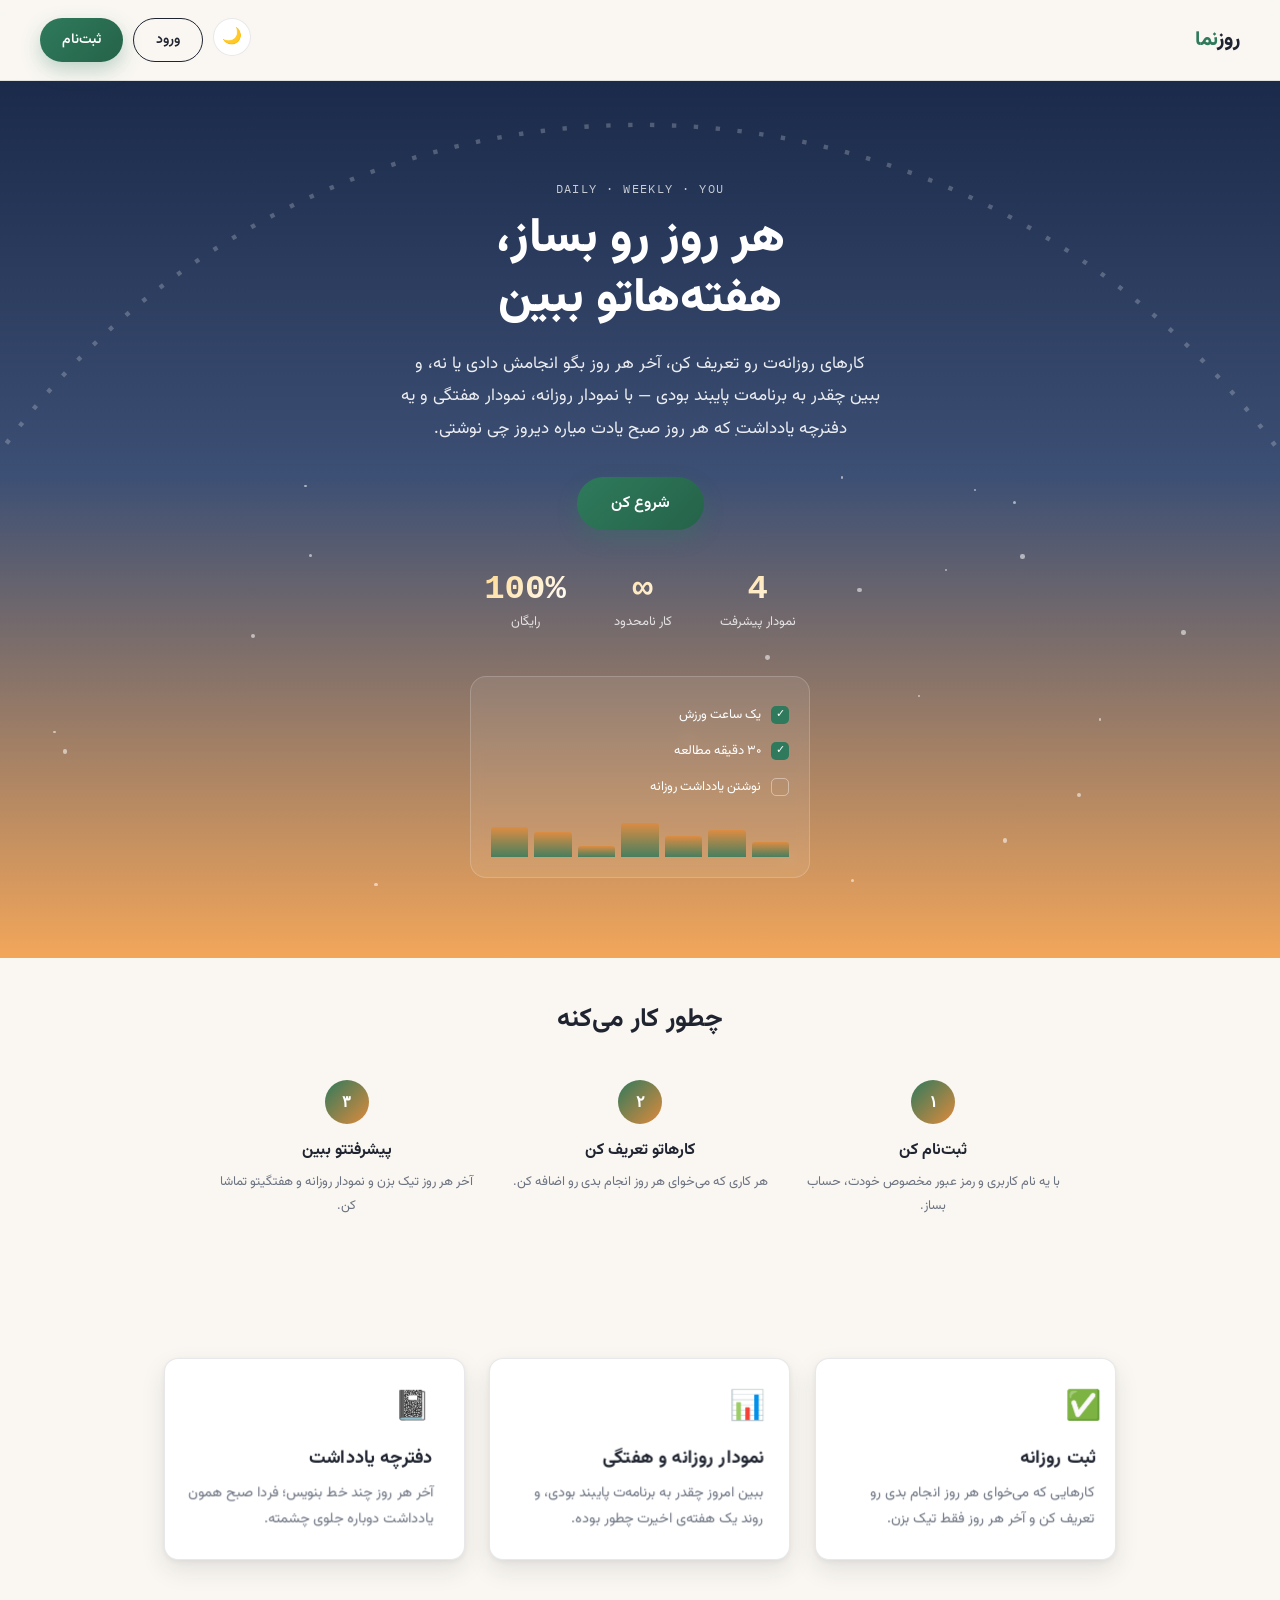
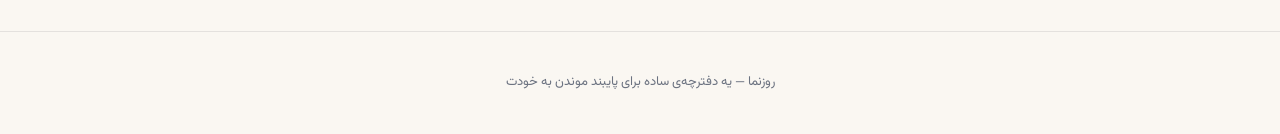
==== commit e028ff49: "Update index.html" ====
--- a/index.html
+++ b/index.html
@@ -149,6 +149,7 @@
     </div>
 
     <div id="support-chat" style="display:none">
+      <div class="support-notice">⏱ درخواستت ثبت شد. تا حداکثر ۲۴ ساعت آینده، رمز جدیدت از طریق همین گفتگو اطلاع‌رسانی می‌شه.</div>
       <div class="chat-thread" id="chat-thread"></div>
       <div class="chat-input-row">
         <input type="text" id="chat-input" placeholder="پیام جدید..." />
--- a/style.css
+++ b/style.css
@@ -165,9 +165,9 @@
 .progress-track{ height:10px; border-radius:20px; background: var(--line); overflow:hidden; }
 .progress-fill{ height:100%; border-radius:20px; background: linear-gradient(90deg, var(--sunset), var(--forest)); transition: width .5s ease; }
 
-/* ===== CHECKMARK POP ===== */
-.task-check.pop{ animation: checkPop .35s ease; }
-@keyframes checkPop{ 0%{ transform: scale(1);} 40%{ transform: scale(1.25);} 100%{ transform: scale(1);} }
+/* ===== CHIP POP ===== */
+.chip.pop{ animation: checkPop .35s ease; }
+@keyframes checkPop{ 0%{ transform: scale(1);} 40%{ transform: scale(1.2);} 100%{ transform: scale(1);} }
 
 .empty-hint .icon{ font-size: 28px; display:block; margin-bottom:10px; }
 
@@ -194,6 +194,37 @@
 .field input:focus{ outline: 2px solid var(--forest); outline-offset: 1px; }
 .error-msg{ color: var(--danger); font-size: 13px; margin: -6px 0 14px; min-height: 16px; }
 .modal-close{ float:left; background:none; border:none; font-size:20px; color: var(--muted); }
+.forgot-link{ text-align: left; margin: -8px 0 16px; }
+.forgot-link a{ font-size: 12px; color: var(--sunset); }
+.forgot-link a:hover{ text-decoration: underline; }
+
+/* ===== SUPPORT CHAT ===== */
+.support-modal{ max-width: 400px; }
+.support-hint{ font-size: 13px; color: var(--muted); line-height: 1.8; margin: 0 0 18px; }
+.support-notice{
+  background: rgba(224,138,60,0.12); border: 1px solid rgba(224,138,60,0.3); color: var(--ink);
+  font-size: 12px; line-height: 1.8; padding: 10px 14px; border-radius: 10px; margin-bottom: 14px;
+}
+.support-textarea{
+  width:100%; padding: 12px 14px; border-radius: 10px; border: 1px solid var(--line);
+  font-family: inherit; font-size: 14px; background: var(--paper); resize: vertical;
+}
+.chat-thread{
+  max-height: 320px; overflow-y: auto; display:flex; flex-direction:column; gap: 10px;
+  padding: 6px 2px 14px; margin-bottom: 12px;
+}
+.chat-bubble{
+  max-width: 80%; padding: 10px 14px; border-radius: 14px; font-size: 13px; line-height: 1.7;
+  word-break: break-word;
+}
+.chat-bubble.user{ align-self: flex-end; background: var(--forest); color: #fff; border-bottom-left-radius: 4px; }
+.chat-bubble.admin{ align-self: flex-start; background: var(--paper); border: 1px solid var(--line); border-bottom-right-radius: 4px; }
+.chat-input-row{ display:flex; gap: 8px; }
+.chat-input-row input{
+  flex:1; padding: 10px 14px; border-radius: 10px; border: 1px solid var(--line);
+  font-family: inherit; font-size: 14px; background: var(--paper);
+}
+.chat-reset{ background:none; border:none; color: var(--muted); font-size: 12px; margin-top: 14px; text-decoration: underline; cursor:pointer; }
 
 /* ===== DASHBOARD ===== */
 .dash-wrap{ max-width: 980px; margin: 0 auto; padding: 32px 24px 80px; }
@@ -205,22 +236,55 @@
 .card{ background: var(--paper-2); border:1px solid var(--line); border-radius: var(--radius); padding: 24px; box-shadow: var(--shadow); margin-bottom: 24px; }
 .card h2{ font-size: 17px; margin: 0 0 18px; display:flex; align-items:center; gap: 8px; }
 
-.task-row{ display:flex; align-items:center; gap: 12px; padding: 12px 0; border-bottom: 1px solid var(--line); }
+/* ===== FOLDERS ===== */
+.folder-group{ border: 1px solid var(--line); border-radius: 12px; margin-bottom: 14px; overflow: hidden; }
+.folder-header{
+  display:flex; align-items:center; gap: 10px; padding: 14px 16px; cursor:pointer;
+  background: var(--paper); transition: background .2s;
+}
+.folder-header:hover{ background: rgba(224,138,60,0.08); }
+.folder-header .chevron{ transition: transform .25s ease; color: var(--muted); font-size: 12px; }
+.folder-header.open .chevron{ transform: rotate(90deg); }
+.folder-header .folder-name{ font-weight: 600; font-size: 14px; flex:1; }
+.folder-header .folder-avg{ font-family:'IBM Plex Mono', monospace; direction:ltr; unicode-bidi:isolate; font-size: 12px; color: var(--muted); }
+.folder-del{ background:none; border:none; color: var(--muted); font-size: 16px; padding: 2px 6px; }
+.folder-del:hover{ color: var(--danger); }
+.folder-body{ display:grid; grid-template-rows: 0fr; transition: grid-template-rows .3s ease; }
+.folder-body.open{ grid-template-rows: 1fr; }
+.folder-body-inner{ min-height:0; overflow:hidden; padding: 0 16px; }
+.folder-body.open .folder-body-inner{ padding: 6px 16px 12px; }
+.ungrouped-tasks{ margin-bottom: 14px; }
+
+/* ===== TASK ROW (percentage-based) ===== */
+.task-row{ padding: 14px 0; border-bottom: 1px solid var(--line); }
 .task-row:last-child{ border-bottom:none; }
-.task-check{
-  width: 26px; height: 26px; border-radius: 8px; border: 2px solid var(--line);
-  display:flex; align-items:center; justify-content:center; flex-shrink:0; background: var(--paper);
-  transition: all .2s;
-}
-.task-check.done{ background: var(--forest); border-color: var(--forest); color:#fff; }
+.task-row-top{ display:flex; align-items:center; gap: 10px; margin-bottom: 10px; }
 .task-name{ flex:1; font-size: 15px; }
 .task-target{ font-size: 12px; color: var(--muted); }
 .task-del{ background:none; border:none; color: var(--muted); font-size: 18px; }
 .task-del:hover{ color: var(--danger); }
 
-.add-task-row{ display:flex; gap: 10px; margin-top: 16px; }
+.progress-chips{ display:flex; gap: 6px; flex-wrap: wrap; }
+.chip{
+  border: 1px solid var(--line); background: var(--paper); color: var(--muted);
+  border-radius: 20px; padding: 6px 12px; font-size: 12px; font-family:'IBM Plex Mono', monospace;
+  direction: ltr; unicode-bidi: isolate; transition: transform .15s ease, box-shadow .15s ease;
+}
+.chip:hover{ transform: translateY(-1px); }
+.chip.active{ color: #fff; border-color: transparent; box-shadow: var(--shadow-sm); font-weight: 600; }
+
+/* ===== ADD FOLDER / ADD TASK ===== */
+.add-folder-row{ display:flex; gap: 10px; margin-top: 4px; margin-bottom: 16px; }
+.add-folder-row input{ flex:1; padding: 10px 14px; border-radius: 10px; border: 1px solid var(--line); font-family:inherit; background: var(--paper); }
+
+.add-task-row{ display:flex; gap: 10px; margin-top: 16px; flex-wrap: wrap; }
 .add-task-row input{ flex:1; padding: 10px 14px; border-radius: 10px; border: 1px solid var(--line); font-family:inherit; background: var(--paper); }
 .add-task-row input.target{ flex: 0 0 120px; }
+.folder-select{ flex: 0 0 140px; }
+@media (max-width: 560px){
+  .add-task-row input, .add-task-row select{ flex: 1 1 100%; }
+}
+
 
 .charts-grid{ display:grid; grid-template-columns: 1fr 1fr; gap: 24px; }
 @media (max-width: 720px){ .charts-grid{ grid-template-columns: 1fr; } }
@@ -267,9 +331,10 @@
 .panel-label{ font-family:'IBM Plex Mono', monospace; direction:ltr; unicode-bidi:isolate; font-size: 11px; text-transform:uppercase; letter-spacing:.08em; color: var(--muted); margin-bottom: 12px; }
 .yesterday-tasks{ display:flex; flex-direction:column; gap:10px; }
 .y-task-row{ display:flex; align-items:center; gap:10px; font-size:14px; }
-.y-task-row .mark{ width:20px; height:20px; border-radius:6px; display:flex; align-items:center; justify-content:center; font-size:12px; flex-shrink:0; }
-.y-task-row .mark.done{ background: var(--forest); color:#fff; }
-.y-task-row .mark.missed{ background: rgba(179,67,47,0.15); color: var(--danger); }
+.y-task-row .mark{
+  min-width: 42px; height:22px; padding: 0 8px; border-radius: 20px; display:flex; align-items:center; justify-content:center;
+  font-size:11px; font-family:'IBM Plex Mono', monospace; direction:ltr; unicode-bidi:isolate; flex-shrink:0; color:#fff; font-weight:600;
+}
 .reminder-text{ font-size: 14px; line-height:1.9; margin: 0 0 16px; color: var(--ink); }
 .reminder-actions{ display:flex; gap: 10px; flex-wrap:wrap; }
 .reminder-actions .btn{ font-size: 13px; padding: 10px 18px; }
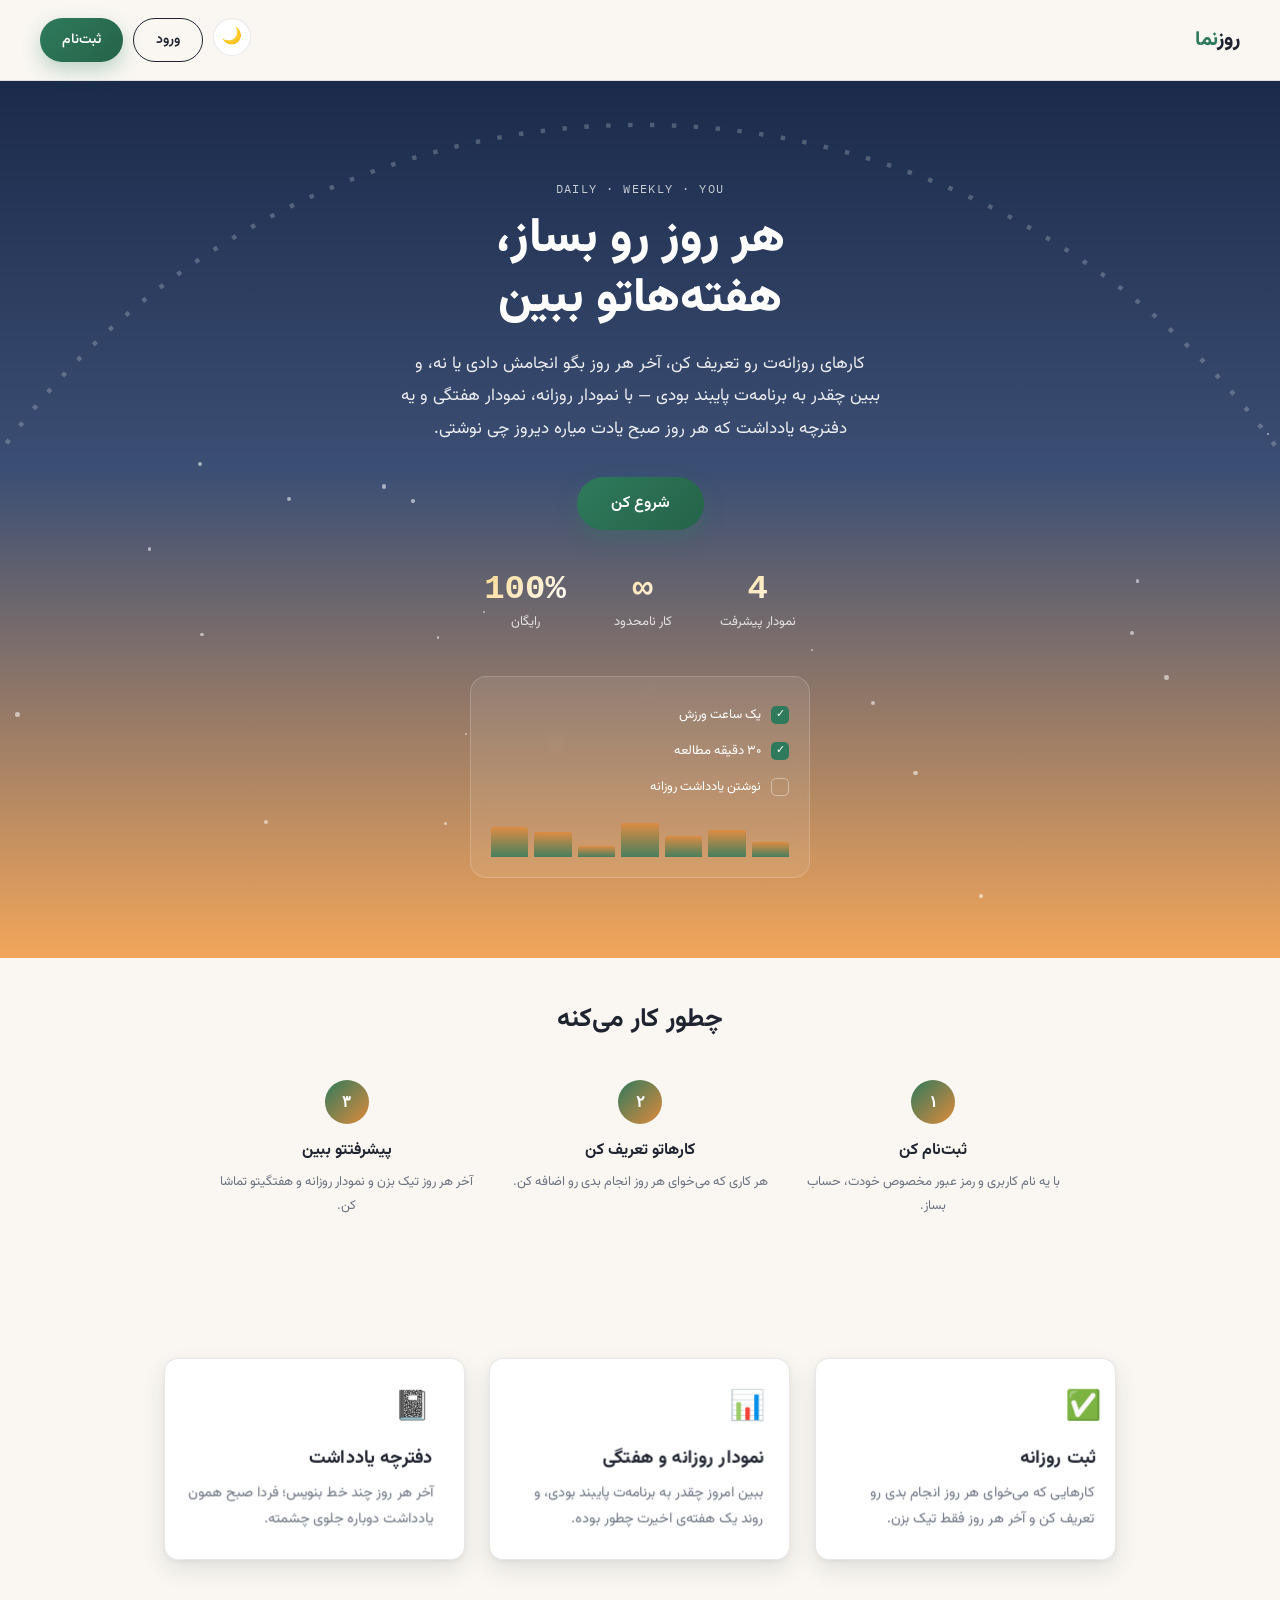
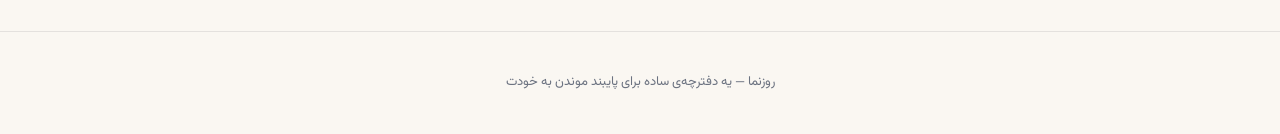
==== commit cb254a1b: "Update index.html" ====
--- a/index.html
+++ b/index.html
@@ -149,7 +149,7 @@
     </div>
 
     <div id="support-chat" style="display:none">
-      <div class="support-notice">⏱ درخواستت ثبت شد. تا حداکثر ۲۴ ساعت آینده، رمز جدیدت از طریق همین گفتگو اطلاع‌رسانی می‌شه.</div>
+      <div class="support-notice">⏱ درخواستت ثبت شد. تا حداکثر ۲۴ ساعت آینده، رمز جدیدت اطلاع‌رسانی می‌شه.</div>
       <div class="chat-thread" id="chat-thread"></div>
       <div class="chat-input-row">
         <input type="text" id="chat-input" placeholder="پیام جدید..." />
